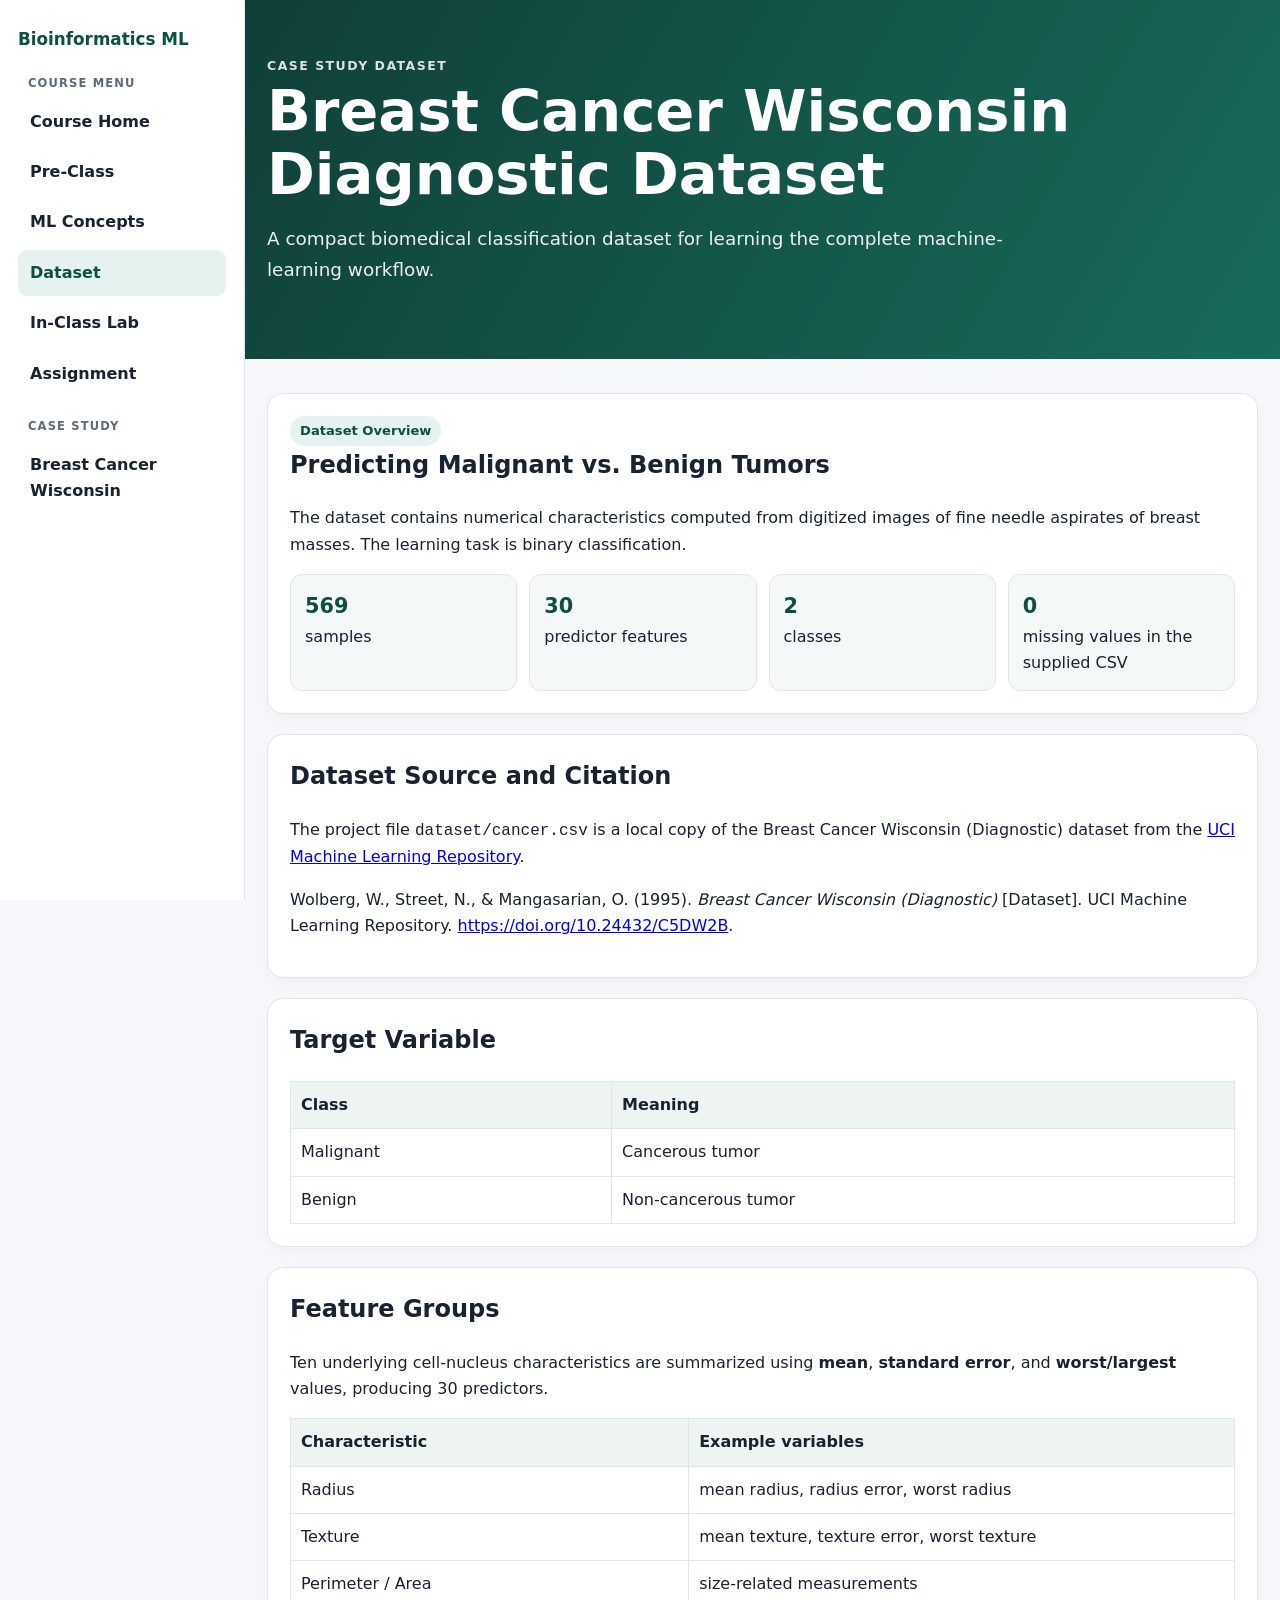
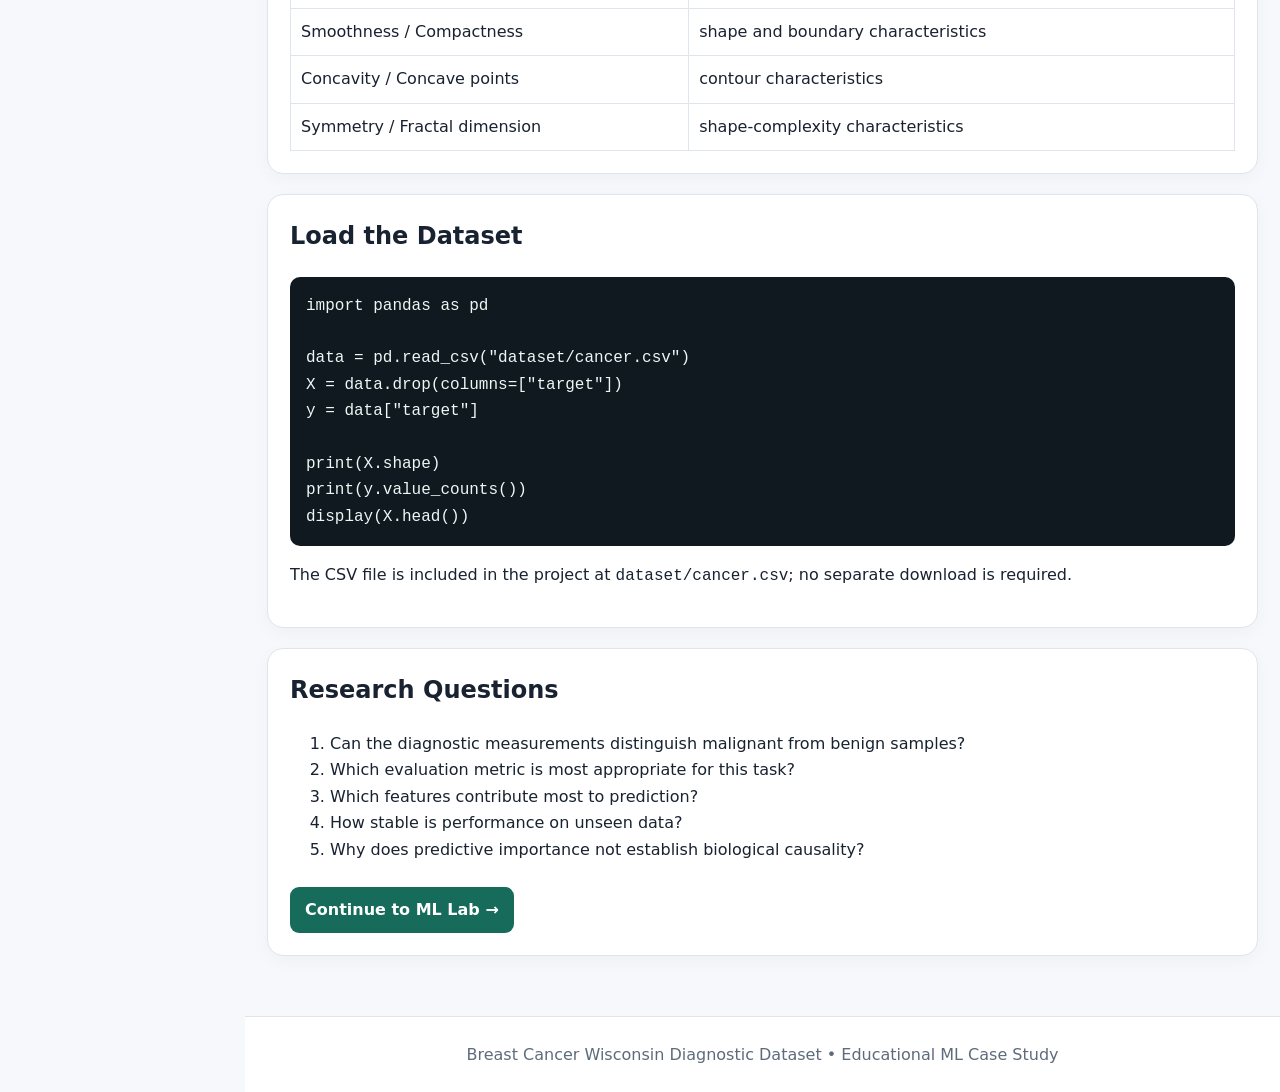
==== dataset/index.html @ 2c585af9 "Init the Data Mining & Machine Learning for Bioinformatics" ====
<!doctype html><html lang="en"><head><meta charset="utf-8"><meta name="viewport" content="width=device-width,initial-scale=1">
<title>Dataset | Breast Cancer Wisconsin</title><link rel="stylesheet" href="../style.css"></head><body><div class="course-shell">
<aside class="sidebar"><div class="brand">Bioinformatics ML</div><div class="section">Course Menu</div><a class="" href="../index.html">Course Home</a><a class="" href="../pre-class/index.html">Pre-Class</a><a class="" href="../concept/index.html">ML Concepts</a><a class="active" href="../dataset/index.html">Dataset</a><a class="" href="../lab/index.html">In-Class Lab</a><a class="" href="../assignment/index.html">Assignment</a><div class="section">Case Study</div><a href="../dataset/index.html">Breast Cancer Wisconsin</a></aside><div class="course-content">
<header><div class="wrap"><div class="eyebrow">Case Study Dataset</div><h1>Breast Cancer Wisconsin Diagnostic Dataset</h1>
<p class="subtitle">A compact biomedical classification dataset for learning the complete machine-learning workflow.</p></div></header>
<main class="wrap">
<section class="card"><span class="badge">Dataset Overview</span><h2>Predicting Malignant vs. Benign Tumors</h2>
<p>The dataset contains numerical characteristics computed from digitized images of fine needle aspirates of breast masses. The learning task is binary classification.</p>
<div class="dataset-facts"><div class="fact"><strong>569</strong>samples</div><div class="fact"><strong>30</strong>predictor features</div><div class="fact"><strong>2</strong>classes</div><div class="fact"><strong>0</strong>missing values in the supplied CSV</div></div></section>
<section class="card" style="margin-top:20px"><h2>Dataset Source and Citation</h2>
<p>The project file <code>dataset/cancer.csv</code> is a local copy of the Breast Cancer Wisconsin (Diagnostic) dataset from the <a href="https://archive.ics.uci.edu/dataset/17/breast+cancer+wisconsin+diagnostic">UCI Machine Learning Repository</a>.</p>
<p>Wolberg, W., Street, N., &amp; Mangasarian, O. (1995). <em>Breast Cancer Wisconsin (Diagnostic)</em> [Dataset]. UCI Machine Learning Repository. <a href="https://doi.org/10.24432/C5DW2B">https://doi.org/10.24432/C5DW2B</a>.</p></section>
<section class="card" style="margin-top:20px"><h2>Target Variable</h2><table><tr><th>Class</th><th>Meaning</th></tr><tr><td>Malignant</td><td>Cancerous tumor</td></tr><tr><td>Benign</td><td>Non-cancerous tumor</td></tr></table></section>
<section class="card" style="margin-top:20px"><h2>Feature Groups</h2>
<p>Ten underlying cell-nucleus characteristics are summarized using <strong>mean</strong>, <strong>standard error</strong>, and <strong>worst/largest</strong> values, producing 30 predictors.</p>
<table><tr><th>Characteristic</th><th>Example variables</th></tr><tr><td>Radius</td><td>mean radius, radius error, worst radius</td></tr><tr><td>Texture</td><td>mean texture, texture error, worst texture</td></tr><tr><td>Perimeter / Area</td><td>size-related measurements</td></tr><tr><td>Smoothness / Compactness</td><td>shape and boundary characteristics</td></tr><tr><td>Concavity / Concave points</td><td>contour characteristics</td></tr><tr><td>Symmetry / Fractal dimension</td><td>shape-complexity characteristics</td></tr></table></section>
<section class="card" style="margin-top:20px"><h2>Load the Dataset</h2><pre>import pandas as pd

data = pd.read_csv("dataset/cancer.csv")
X = data.drop(columns=["target"])
y = data["target"]

print(X.shape)
print(y.value_counts())
display(X.head())</pre>
<p>The CSV file is included in the project at <code>dataset/cancer.csv</code>; no separate download is required.</p></section>
<section class="card" style="margin-top:20px"><h2>Research Questions</h2><ol><li>Can the diagnostic measurements distinguish malignant from benign samples?</li><li>Which evaluation metric is most appropriate for this task?</li><li>Which features contribute most to prediction?</li><li>How stable is performance on unseen data?</li><li>Why does predictive importance not establish biological causality?</li></ol>
<a class="btn" href="../lab/index.html">Continue to ML Lab →</a></section>
</main><footer>Breast Cancer Wisconsin Diagnostic Dataset • Educational ML Case Study</footer></div></div></body></html>
---- style.css ----
:root{--bg:#f6f8fb;--card:#fff;--ink:#182230;--muted:#5e6b7a;--accent:#176b5b;--accent2:#0d4f43;--line:#dfe5ec}
*{box-sizing:border-box} body{margin:0;font-family:Inter,system-ui,-apple-system,Segoe UI,Arial,sans-serif;background:var(--bg);color:var(--ink);line-height:1.65}
header{background:linear-gradient(120deg,#103f38,#176b5b);color:white;padding:56px 22px}.wrap{max-width:1050px;margin:auto}.eyebrow{text-transform:uppercase;letter-spacing:.12em;font-weight:700;font-size:.78rem;opacity:.85}
h1{font-size:clamp(2rem,5vw,3.6rem);line-height:1.08;margin:.3rem 0 1rem} h2{margin-top:0} h3{margin-bottom:.35rem}
.subtitle{max-width:780px;font-size:1.15rem;opacity:.92}.nav{background:#fff;border-bottom:1px solid var(--line);position:sticky;top:0;z-index:3}.nav .wrap{display:flex;gap:18px;flex-wrap:wrap;padding:12px 22px}.nav a{color:var(--accent2);text-decoration:none;font-weight:700}
main{padding:34px 22px 60px}.grid{display:grid;grid-template-columns:repeat(auto-fit,minmax(230px,1fr));gap:18px}.card{background:var(--card);border:1px solid var(--line);border-radius:16px;padding:22px;box-shadow:0 5px 18px rgba(0,0,0,.035)}
.badge{display:inline-block;background:#e6f2ef;color:var(--accent2);padding:4px 10px;border-radius:99px;font-size:.82rem;font-weight:800}.btn{display:inline-block;background:var(--accent);color:#fff;text-decoration:none;font-weight:800;padding:10px 15px;border-radius:9px;margin-top:8px}.btn.secondary{background:#fff;color:var(--accent);border:1px solid var(--accent)}
table{width:100%;border-collapse:collapse;background:#fff}th,td{padding:10px;border:1px solid var(--line);text-align:left}th{background:#edf4f2}
code,pre{font-family:ui-monospace,SFMono-Regular,Consolas,monospace}pre{background:#101820;color:#edf7f4;padding:16px;border-radius:10px;overflow:auto}
.callout{border-left:5px solid var(--accent);padding:12px 16px;background:#eaf4f2;border-radius:8px;margin:18px 0}
footer{padding:25px 22px;text-align:center;color:var(--muted);border-top:1px solid var(--line);background:#fff}
.checklist li{margin:.5rem 0}.small{color:var(--muted);font-size:.92rem}

/* Left sidebar course navigation */
.course-shell{display:grid;grid-template-columns:245px minmax(0,1fr);min-height:100vh}
.sidebar{background:#fff;border-right:1px solid var(--line);padding:26px 18px;position:sticky;top:0;height:100vh;overflow:auto}
.sidebar .brand{font-weight:900;color:var(--accent2);font-size:1.05rem;margin-bottom:20px}
.sidebar a{display:block;text-decoration:none;color:var(--ink);padding:10px 12px;border-radius:9px;margin:4px 0;font-weight:650}
.sidebar a:hover,.sidebar a.active{background:#e6f2ef;color:var(--accent2)}
.sidebar .section{font-size:.72rem;text-transform:uppercase;letter-spacing:.1em;color:var(--muted);margin:20px 10px 6px;font-weight:800}
.course-content{min-width:0}
.dataset-facts{display:grid;grid-template-columns:repeat(auto-fit,minmax(145px,1fr));gap:12px;margin-top:14px}
.fact{background:#f4f8f7;border:1px solid var(--line);padding:14px;border-radius:12px}.fact strong{display:block;font-size:1.3rem;color:var(--accent2)}
.ml-workflow-figure{margin:22px 0 0}
.ml-workflow-scroll{overflow-x:auto;padding:4px 0 10px}
.ml-workflow{display:block;width:100%;min-width:900px;height:auto}
.ml-step rect{fill:#f4f8f7;stroke:var(--line);stroke-width:2}
.ml-step circle{fill:var(--accent)}
.ml-step text{text-anchor:middle;font-family:Inter,system-ui,-apple-system,Segoe UI,Arial,sans-serif}
.ml-step .ml-number{fill:#fff;font-size:18px;font-weight:800}
.ml-step .ml-step-title{fill:var(--accent2);font-size:21px;font-weight:800}
.ml-step .ml-step-subtitle{fill:var(--muted);font-size:16px;font-weight:700}
.ml-step .ml-step-detail{fill:var(--ink);font-size:13px}
.ml-flow-arrow,.ml-feedback-arrow{fill:none;stroke:var(--accent);stroke-width:3;marker-end:url(#ml-arrow)}
.ml-feedback-arrow{stroke:#c47719;marker-end:url(#ml-return-arrow)}
.ml-feedback-label{fill:#8a5112;font-family:Inter,system-ui,-apple-system,Segoe UI,Arial,sans-serif;font-size:15px;font-weight:700;text-anchor:middle}
.ml-workflow-figure figcaption{color:var(--muted);font-size:.9rem;margin-top:8px;text-align:center}
.metrics-figure{margin:24px 0 8px;padding:20px;background:#f7faf9;border:1px solid var(--line);border-radius:14px}
.metrics-figure>h3,.roc-explainer h3{color:var(--accent2)}
.confusion-wrap{overflow-x:auto}
.confusion-matrix{min-width:440px;max-width:620px;margin:16px auto 22px;text-align:center}
.confusion-matrix caption{caption-side:top;font-weight:800;color:var(--accent2);padding:8px}
.confusion-matrix th{text-align:center}
.confusion-matrix td{width:30%;padding:12px 8px;text-align:center}
.confusion-matrix td strong,.confusion-matrix td span{display:block}
.confusion-matrix td strong{font-size:1.45rem}
.confusion-matrix td span{font-size:.82rem}
.cm-tp,.cm-tn{background:#dcefe8;color:#155b43}
.cm-fp,.cm-fn{background:#fff0dc;color:#8a5112}
.metric-explainer-grid{display:grid;grid-template-columns:repeat(auto-fit,minmax(210px,1fr));gap:10px}
.metric-explainer{padding:13px;background:#fff;border:1px solid var(--line);border-radius:10px}
.metric-explainer strong{display:flex;justify-content:space-between;gap:8px;color:var(--accent2)}
.metric-explainer strong span{white-space:nowrap}
.metric-explainer p{font-size:.88rem;color:var(--muted);margin:5px 0 0}
.roc-explainer{margin-top:24px;padding-top:16px;border-top:1px solid var(--line)}
.roc-chart-wrap{max-width:480px;margin:0 auto}
.roc-chart{width:100%;height:auto;overflow:visible}
.roc-area{fill:#dcefe8;opacity:.8}
.roc-axis,.roc-gridline,.roc-random,.roc-line{fill:none}
.roc-axis{stroke:var(--ink);stroke-width:2}
.roc-gridline{stroke:var(--line);stroke-width:1}
.roc-random{stroke:#8492a0;stroke-width:2;stroke-dasharray:6 5}
.roc-line{stroke:var(--accent);stroke-width:4}
.roc-label,.roc-legend,.roc-random-label{font-family:Inter,system-ui,-apple-system,Segoe UI,Arial,sans-serif;fill:var(--ink);font-size:13px}
.roc-label{text-anchor:middle}
.roc-legend{fill:var(--accent2);font-weight:800}
.roc-random-label{fill:var(--muted)}
.metrics-figure figcaption{color:var(--muted);font-size:.9rem;margin-top:18px}
@media(max-width:760px){.course-shell{display:block}.sidebar{position:relative;height:auto;border-right:0;border-bottom:1px solid var(--line)}}
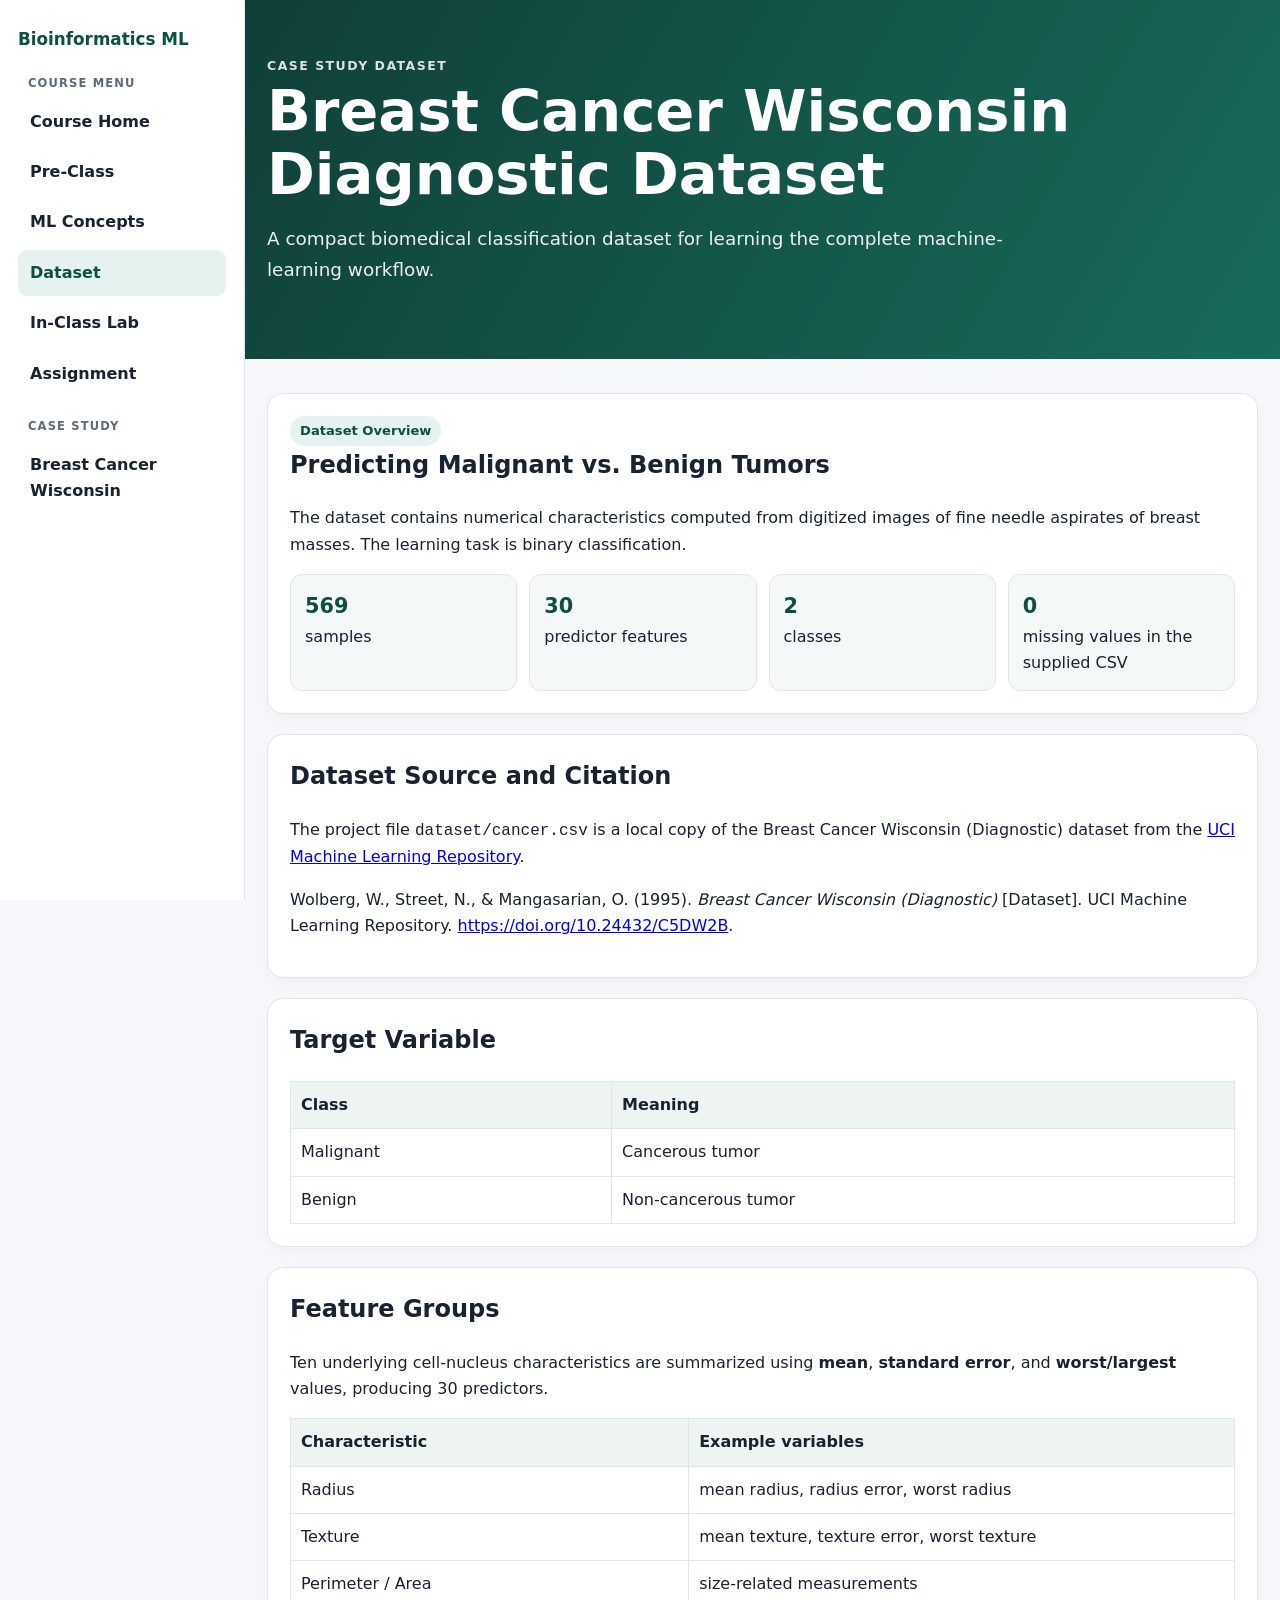
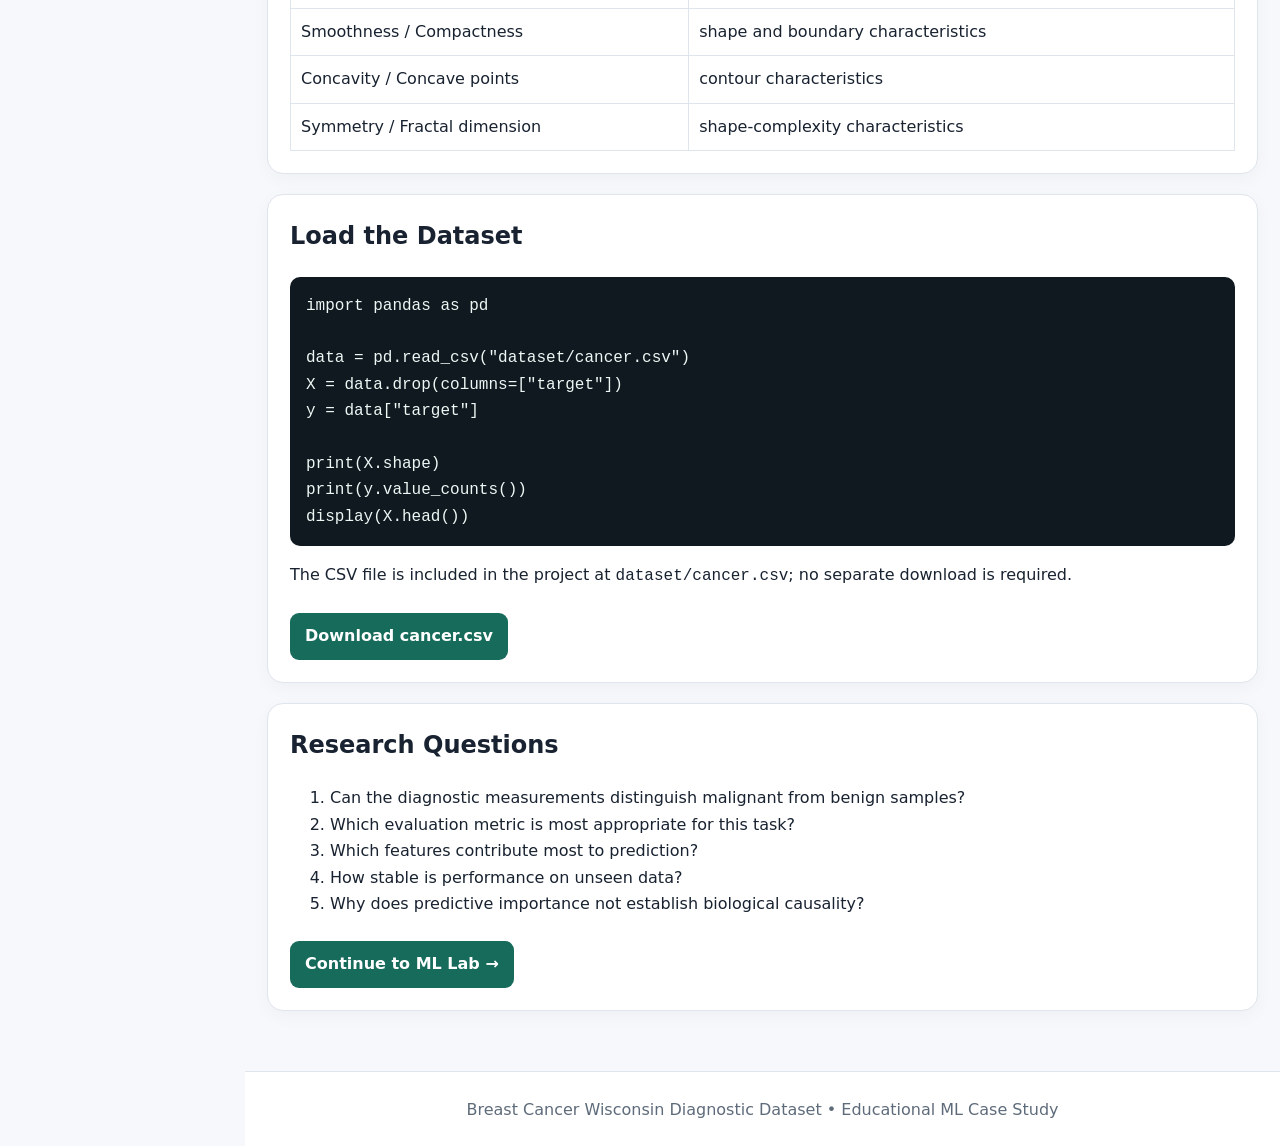
==== commit 07030457: "add  dataset cancer.csv" ====
--- a/dataset/index.html
+++ b/dataset/index.html
@@ -23,7 +23,8 @@
 print(X.shape)
 print(y.value_counts())
 display(X.head())</pre>
-<p>The CSV file is included in the project at <code>dataset/cancer.csv</code>; no separate download is required.</p></section>
+<p>The CSV file is included in the project at <code>dataset/cancer.csv</code>; no separate download is required.</p>
+<a class="btn" href="cancer.csv" download="cancer.csv">Download cancer.csv</a></section>
 <section class="card" style="margin-top:20px"><h2>Research Questions</h2><ol><li>Can the diagnostic measurements distinguish malignant from benign samples?</li><li>Which evaluation metric is most appropriate for this task?</li><li>Which features contribute most to prediction?</li><li>How stable is performance on unseen data?</li><li>Why does predictive importance not establish biological causality?</li></ol>
 <a class="btn" href="../lab/index.html">Continue to ML Lab →</a></section>
 </main><footer>Breast Cancer Wisconsin Diagnostic Dataset • Educational ML Case Study</footer></div></div></body></html>
